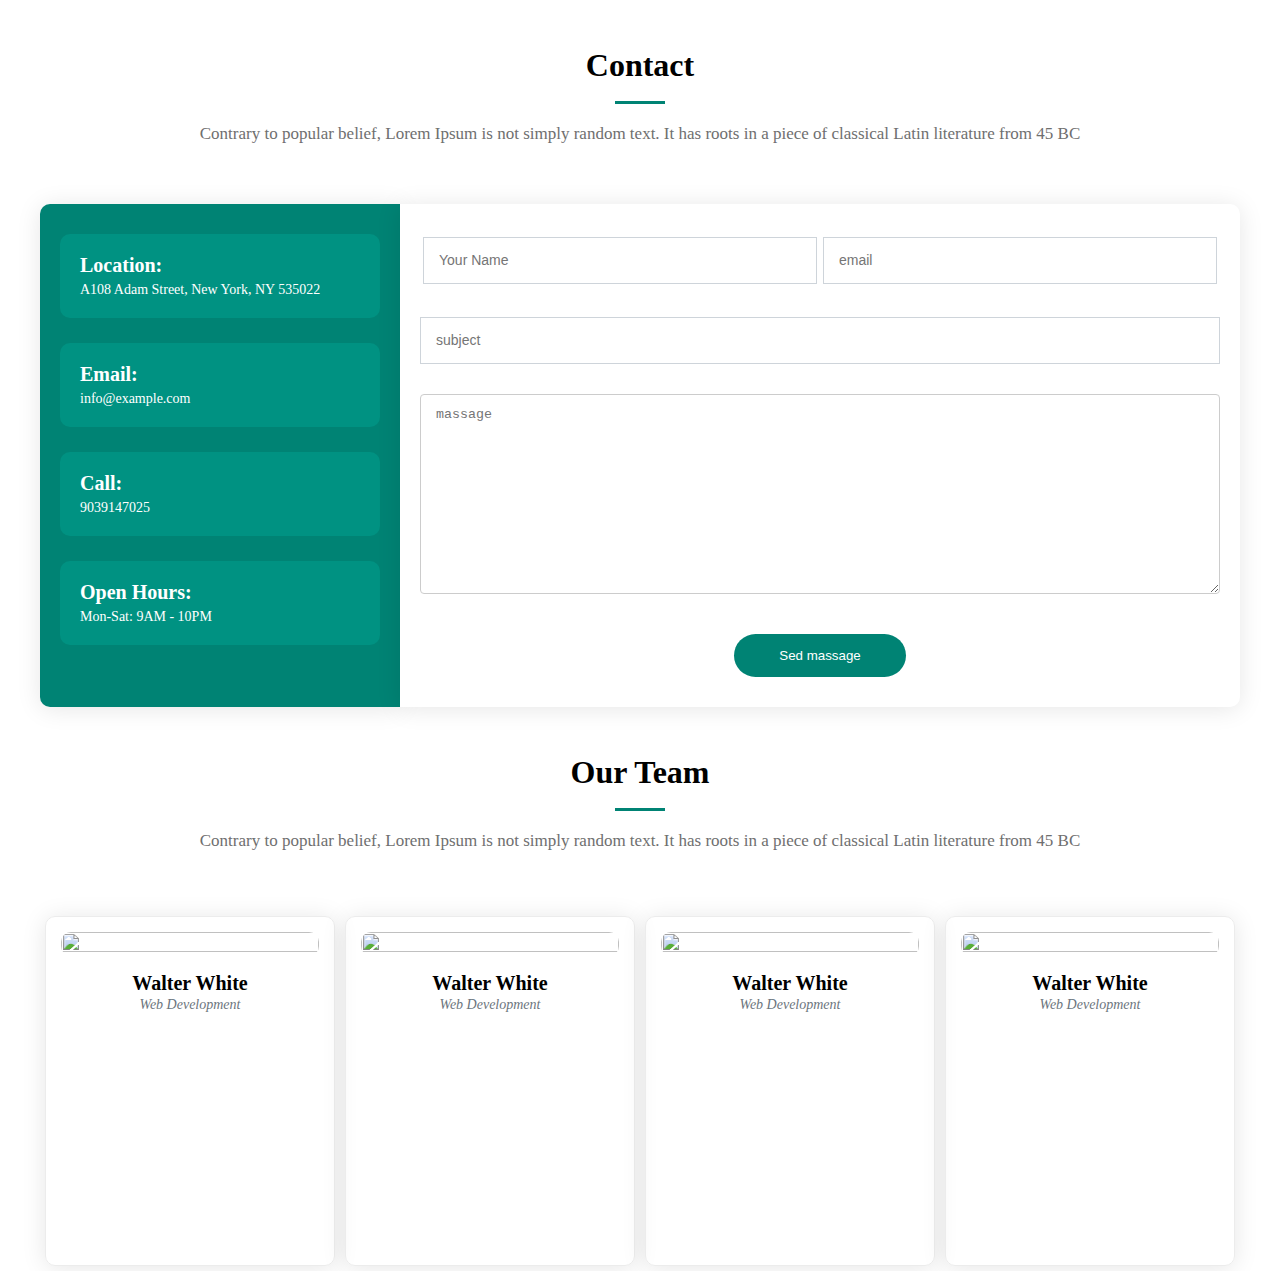
==== index.html @ 92effb54 "first commit" ====
<!DOCTYPE html>
<html lang="en">

<head>
    <meta charset="UTF-8" />
    <meta http-equiv="X-UA-Compatible" content="IE=edge" />
    <meta name="viewport" content="width=device-width, initial-scale=1.0" />
    <title>Document</title>
    <link rel="stylesheet" href="./style.css" />
    <!-- <link rel="stylesheet" href="path/to/font-awesome/css/font-awesome.min.css"> -->
</head>

<body>
    <div class="container">
        <div class="header-section">
            <h2>Contact</h2>
            <p>
                Contrary to popular belief, Lorem Ipsum is not simply random text. It
                has roots in a piece of classical Latin literature from 45 BC
            </p>
        </div>
        <div class="form-wrapper">
            <!-- social info section -->
            <div class="social-form">
                <div class="info-container">
                    <div class="info-item">
                        <!-- <i class="fa fa-camera-retro fa-lg"></i>  -->
                        <h4>Location:</h4>
                        <p>A108 Adam Street, New York, NY 535022</p>
                    </div>
                    <div class="info-item">
                        <h4>Email:</h4>
                        <p>info@example.com</p>
                    </div>
                    <div class="info-item">
                        <h4>Call:</h4>
                        <p>9039147025</p>
                    </div>
                    <div class="info-item">
                        <h4>Open Hours:</h4>
                        <p>Mon-Sat: 9AM - 10PM</p>
                    </div>
                </div>
            </div>
            <!-- contact form section  -->
            <div class="contact-from">
                <div class="row">
                    <div class="input-wrapper pl-0">
                        <input class="input-filed" type="text" placeholder="Your Name" />
                    </div>
                    <div class="input-wrapper">
                        <input class="input-filed" type="text" placeholder="email" />
                    </div>
                </div>
                <div class="form-group">
                    <input class="input-filed" type="text" placeholder="subject" />
                </div>
                <div class="form-group">
                    <textarea name="subject" placeholder="massage" style="height: 200px"></textarea>
                </div>
                <div class="btn">
                    <button>Sed massage</button>
                </div>
            </div>
        </div>
        <div class="card-wrapper">
            <div class="header-section">
                <h2>Our Team</h2>
                <p>
                    Contrary to popular belief, Lorem Ipsum is not simply random text. It
                    has roots in a piece of classical Latin literature from 45 BC
                </p>
            </div>
            <div class="card-section">
                <div class="card">
                    <figure class="imgwrapper">
                        <img src="https://bootstrapmade.com/demo/templates/Impact/assets/img/team/team-1.jpg">
                    </figure>
                    <h4>Walter White</h4>
                    <span>Web Development</span>
                    <div class="social-icon">
    
                    </div>
                </div>
                <div class="card">
                    <figure class="imgwrapper">
                        <img src="https://bootstrapmade.com/demo/templates/Impact/assets/img/team/team-2.jpg">
                    </figure>
                    <h4>Walter White</h4>
                    <span>Web Development</span>
                    <div class="social-icon">
    
                    </div>
                </div>
                <div class="card">
                    <figure class="imgwrapper">
                        <img src="https://bootstrapmade.com/demo/templates/Impact/assets/img/team/team-3.jpg">
                    </figure>
                    <h4>Walter White</h4>
                    <span>Web Development</span>
                    <div class="social-icon">
    
                    </div>
                </div>
                <div class="card">
                    <figure class="imgwrapper">
                        <img src="https://bootstrapmade.com/demo/templates/Impact/assets/img/team/team-4.jpg">
                    </figure>
                    <h4>Walter White</h4>
                    <span>Web Development</span>
                    <div class="social-icon">
    
                    </div>
                </div>
            </div>
           

        </div>
    </div>
</body>

</html>
---- style.css ----
* {
  box-sizing: border-box;
  margin:0;
  padding:0;
  
}
.container {
  max-width: 1200px;
  margin: 0 auto;
}
h2 {
  font-size: 32px;
  font-weight: 600;
  margin-bottom: 20px;
  padding-bottom: 20px;
  position: relative;
}

.header-section {
  text-align: center;
  padding-bottom: 60px;
  margin-top: 47px;
}
.header-section p {
  color: #6f6f6f;
  font-size: 17px;
}
h2:after {
  content: "";
  position: absolute;
  width: 50px;
  height: 3px;
  background: #008374;
  left: 0;
  right: 0;
  bottom: 0;
  margin: auto;
}

.info-container {
  background-color: #008374;
  height: 100%;
  padding: 30px 20px;
  border-radius: 10px 0 0 10px;
  box-shadow: 0px 2px 25px rgb(0 0 0 / 10%);
}
  
.info-item {
  width: 100%;
  background-color: #009282;
  margin-bottom: 25px;
  padding: 20px;
  border-radius: 10px;
  color: #fff;
}

.form-wrapper {
  display: flex;
}

.contact-from {
  width: 70%;
  background: #fff;
  box-shadow: 0px 2px 25px rgb(0 0 0 / 10%);
  padding: 30px 20px;
  border-radius: 0 10px 10px 0;
}

.row {
  display: flex;
}
.input-filed {
  
  width: 100%;
  font-size: 14px;
  font-weight: 400;
  line-height: 1.5;
  box-sizing: border-box;
  padding: 12px 15px;

  border: 1px solid #ced4da;
}
.form-group {
  margin-top: 30px;
}
textarea {
  width: 100%;
  padding: 12px 15px;
  border: 1px solid #ccc;
  border-radius: 4px;
  box-sizing: border-box;

  margin-bottom: 16px;
  resize: vertical;
  overflow: hidden;
}
button {
  border: 0;
  padding: 14px 45px;
  color: #fff;

  background: #008374;
  border-radius: 50px;
}
.btn {
  text-align: center;
  margin-top: 20px;
}
.social-form {
  width: 30%;
}
h4 {
  font-size: 20px;
    font-weight: 600;
    margin-bottom: 5px;
    margin-top: 0;
}
p {
  margin-bottom: 0;
  font-size: 14px;
}
.pl-0 {
  padding-left: 0;
}
.info-item:last-child {
  margin-bottom: 0;
}
.input-wrapper{
  width: 100%;
  padding: 3px;
}
.card{
  width: 300px;
  height: 350px;
  border: 1px solid #ececec;
  margin: 0 auto;
  text-align: center;
  border-radius: 10px;
  margin: 5px;
  padding: 15px;
  overflow: hidden;
  box-shadow: 0px 2px 25px rgb(0 0 0 / 10%);
}
.figure.imgwrapper {
    height: 100%;
    width: 100%;
}
.card h4    {
  font-weight: 700;
margin-top: 16px;
margin-bottom: 2px;
font-size: 20px;
}
.card span {
  font-style: italic;
  display: block;
  font-size: 14px;
  color: #6c757d;
}

img {
  height: 100%;
  width: 100%;
  object-fit: cover;
  border-radius: 10px;
}
.card-section {
  display: flex;
  
}
@media screen and (max-width: 600px) {
  .row {
    display: block;
  }
  .social-form {
    width: 100%;
    
  }
  .form-wrapper {
    display: block;
  }
  .contact-from{
    width: 100%;
    margin-top: 10px;
    border-radius: 0;
  }
  .info-container{
    border-radius: 0;
  }
}
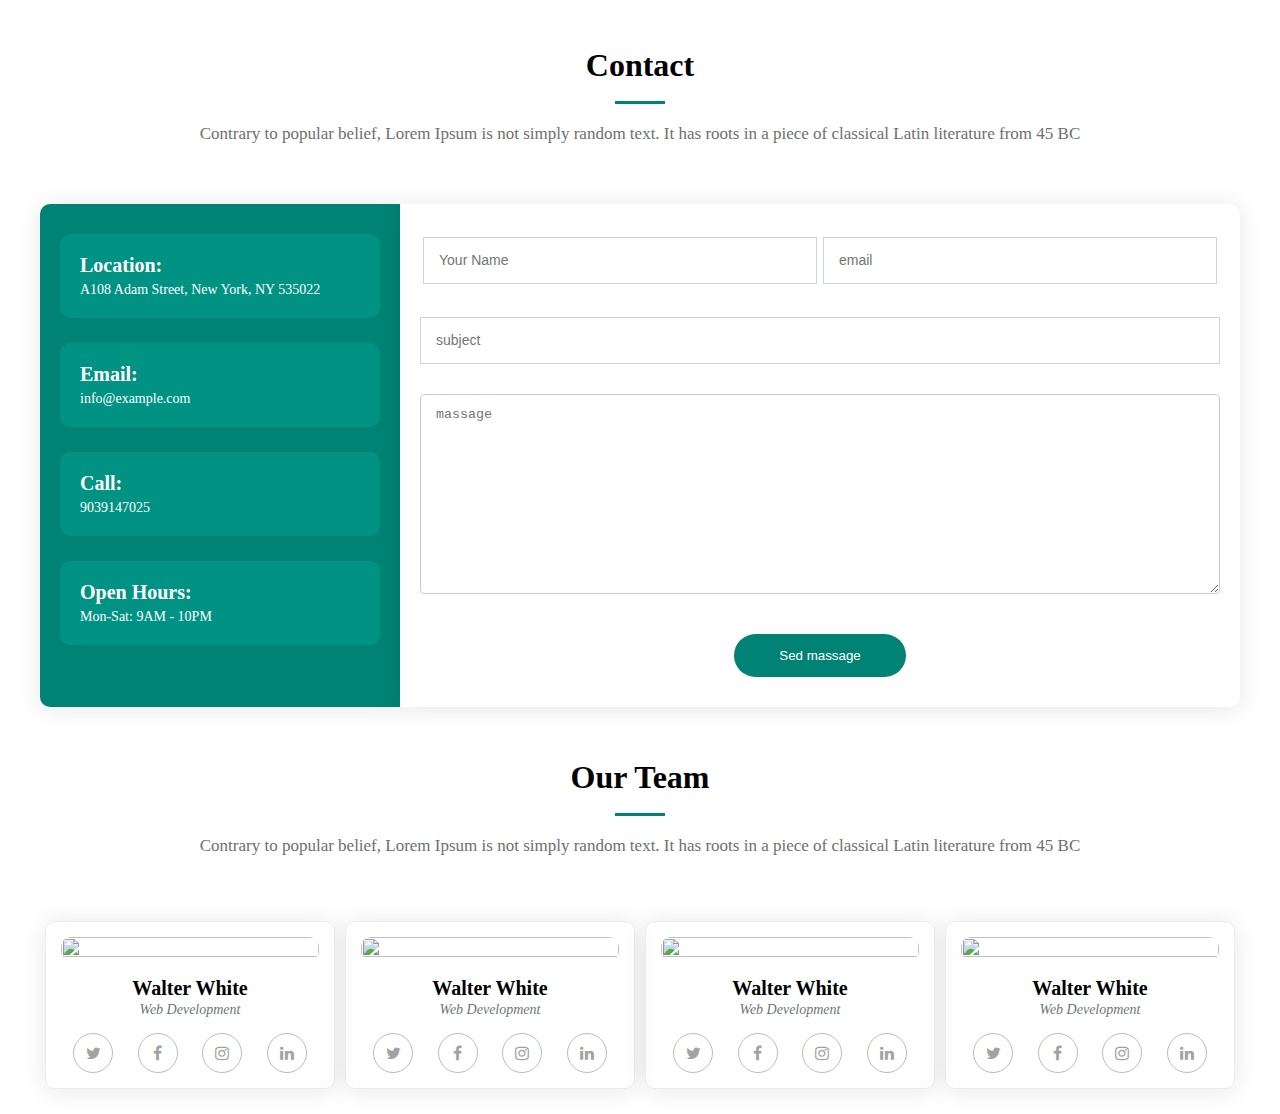
==== commit 0fdcd367: "first commit" ====
--- a/index.html
+++ b/index.html
@@ -7,12 +7,12 @@
     <meta name="viewport" content="width=device-width, initial-scale=1.0" />
     <title>Document</title>
     <link rel="stylesheet" href="./style.css" />
-    <!-- <link rel="stylesheet" href="path/to/font-awesome/css/font-awesome.min.css"> -->
+    <link rel="stylesheet" href="https://cdnjs.cloudflare.com/ajax/libs/font-awesome/4.7.0/css/font-awesome.min.css">
 </head>
 
 <body>
     <div class="container">
-        <div class="header-section">
+        <div class="heading-section">
             <h2>Contact</h2>
             <p>
                 Contrary to popular belief, Lorem Ipsum is not simply random text. It
@@ -24,7 +24,6 @@
             <div class="social-form">
                 <div class="info-container">
                     <div class="info-item">
-                        <!-- <i class="fa fa-camera-retro fa-lg"></i>  -->
                         <h4>Location:</h4>
                         <p>A108 Adam Street, New York, NY 535022</p>
                     </div>
@@ -64,58 +63,71 @@
             </div>
         </div>
         <div class="card-wrapper">
-            <div class="header-section">
+            <div class="heading-section">
                 <h2>Our Team</h2>
                 <p>
-                    Contrary to popular belief, Lorem Ipsum is not simply random text. It
-                    has roots in a piece of classical Latin literature from 45 BC
+                    Contrary to popular belief, Lorem Ipsum is not simply random text.
+                    It has roots in a piece of classical Latin literature from 45 BC
                 </p>
             </div>
             <div class="card-section">
                 <div class="card">
                     <figure class="imgwrapper">
-                        <img src="https://bootstrapmade.com/demo/templates/Impact/assets/img/team/team-1.jpg">
+                        <img src="https://bootstrapmade.com/demo/templates/Impact/assets/img/team/team-1.jpg" />
+                    </figure>
+                    <h4>Walter White</h4>
+                    <span>Web Development</span>
+
+                    <div class="social-icon">
+
+                        <a href="#"> <i class="fa fa-twitter"></i></a>
+                        <a href="#"> <i class="fa fa-facebook"></i></a>
+                        <a href="#"> <i class="fa fa-instagram"></i></a>
+                        <a href="#"> <i class="fa fa-linkedin"></i></a>
+
+
+                    </div>
+                </div>
+                <div class="card">
+                    <figure class="imgwrapper">
+                        <img src="https://bootstrapmade.com/demo/templates/Impact/assets/img/team/team-2.jpg" />
+                    </figure>
+                    <h4>Walter White</h4>
+                    <span>Web Development</span>
+                    <div class="social-icon"><a href="#"> <i class="fa fa-twitter"></i></a>
+                        <a href="#"> <i class="fa fa-facebook"></i></a>
+                        <a href="#"> <i class="fa fa-instagram"></i></a>
+                        <a href="#"> <i class="fa fa-linkedin"></i></a>
+                    </div>
+                </div>
+                <div class="card">
+                    <figure class="imgwrapper">
+                        <img src="https://bootstrapmade.com/demo/templates/Impact/assets/img/team/team-3.jpg" />
                     </figure>
                     <h4>Walter White</h4>
                     <span>Web Development</span>
                     <div class="social-icon">
-    
+                        <a href="#"> <i class="fa fa-twitter"></i></a>
+                        <a href="#"> <i class="fa fa-facebook"></i></a>
+                        <a href="#"> <i class="fa fa-instagram"></i></a>
+                        <a href="#"> <i class="fa fa-linkedin"></i></a>
                     </div>
                 </div>
                 <div class="card">
                     <figure class="imgwrapper">
-                        <img src="https://bootstrapmade.com/demo/templates/Impact/assets/img/team/team-2.jpg">
+                        <img src="https://bootstrapmade.com/demo/templates/Impact/assets/img/team/team-4.jpg" />
                     </figure>
                     <h4>Walter White</h4>
                     <span>Web Development</span>
-                    <div class="social-icon">
-    
-                    </div>
-                </div>
-                <div class="card">
-                    <figure class="imgwrapper">
-                        <img src="https://bootstrapmade.com/demo/templates/Impact/assets/img/team/team-3.jpg">
-                    </figure>
-                    <h4>Walter White</h4>
-                    <span>Web Development</span>
-                    <div class="social-icon">
-    
-                    </div>
-                </div>
-                <div class="card">
-                    <figure class="imgwrapper">
-                        <img src="https://bootstrapmade.com/demo/templates/Impact/assets/img/team/team-4.jpg">
-                    </figure>
-                    <h4>Walter White</h4>
-                    <span>Web Development</span>
-                    <div class="social-icon">
-    
+                    <div class="social-icon"><a href="#"> <i class="fa fa-twitter"></i></a>
+                        <a href="#"> <i class="fa fa-facebook"></i></a>
+                        <a href="#"> <i class="fa fa-instagram"></i></a>
+                        <a href="#"> <i class="fa fa-linkedin"></i></a>
                     </div>
                 </div>
             </div>
-           
+        </div>
 
-        </div>
     </div>
 </body>
 
--- a/style.css
+++ b/style.css
@@ -16,12 +16,12 @@
   position: relative;
 }
 
-.header-section {
+.heading-section {
   text-align: center;
   padding-bottom: 60px;
   margin-top: 47px;
 }
-.header-section p {
+.heading-section p {
   color: #6f6f6f;
   font-size: 17px;
 }
@@ -94,7 +94,7 @@
   resize: vertical;
   overflow: hidden;
 }
-button {
+.btn button {
   border: 0;
   padding: 14px 45px;
   color: #fff;
@@ -131,7 +131,6 @@
 }
 .card{
   width: 300px;
-  height: 350px;
   border: 1px solid #ececec;
   margin: 0 auto;
   text-align: center;
@@ -166,8 +165,43 @@
 }
 .card-section {
   display: flex;
-  
-}
+}
+.social-icon {
+  margin-top: 15px;
+  display: flex;
+  align-items: center;
+  justify-content: space-around;
+}
+.card-wrapper {
+  margin-top: 52px;
+  margin-bottom: 20px;
+}
+a {
+  color: #a2a2a2;
+  border-radius: 50%;
+  text-decoration: none;
+  width: 40px;
+  height: 40px;
+  display: flex;
+  align-items: center;
+  justify-content: center;
+  border: 1px solid #bbbbbb;
+}
+.feq-content {
+  width: 30%;
+  padding: 20px;
+}
+.feq-content h3{
+  font-weight: 400;
+  font-size: 34px;
+}
+.feq-content p{
+  font-size: 15px;
+  color: #6c757d;
+}
+
+
+
 @media screen and (max-width: 600px) {
   .row {
     display: block;
@@ -187,4 +221,11 @@
   .info-container{
     border-radius: 0;
   }
-}
+  .card{
+    width:100%;
+
+  }
+  .card-section {
+    display: block;
+  }
+}
